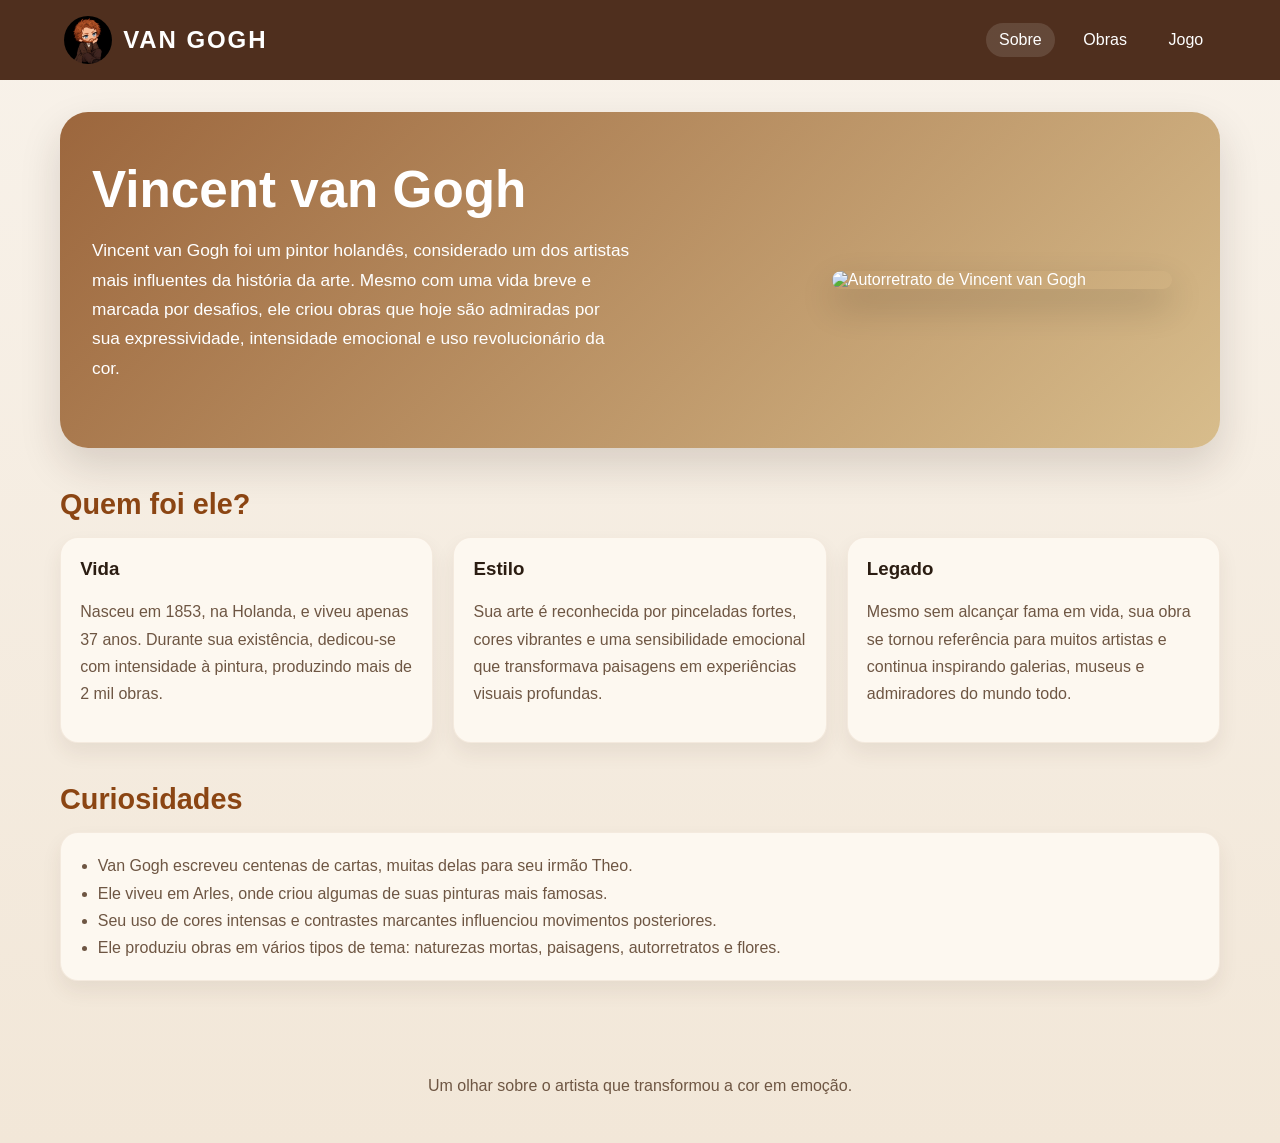
==== index.html @ 96462b99 "criamos a primeira versão do site" ====
<!DOCTYPE html>
<html lang="pt-BR">
  <head>
    <meta charset="UTF-8" />
    <meta name="viewport" content="width=device-width, initial-scale=1.0" />
    <title>Vincent van Gogh</title>
    <link rel="stylesheet" href="style.css" />
  </head>
  <body>
    <header>
      <nav class="navbar">
        <div class="brand">
          <img
            class="brand-image"
            src="WhatsApp Image 2026-10-21 at 9.47.14 PM.jpeg"
            alt=""
          />
          <div class="logo">VAN GOGH</div>
        </div>
        <div class="nav-links">
          <a class="active" href="index.html">Sobre</a>
          <a href="obras.html">Obras</a>
          <a href="jogo.html">Jogo</a>
        </div>
      </nav>
    </header>

    <main class="container">
      <section class="hero">
        <div>
          <h1>Vincent van Gogh</h1>
          <p>
            Vincent van Gogh foi um pintor holandês, considerado um dos artistas mais
            influentes da história da arte. Mesmo com uma vida breve e marcada por desafios,
            ele criou obras que hoje são admiradas por sua expressividade, intensidade emocional
            e uso revolucionário da cor.
          </p>
        </div>
        <div class="hero-figure">
          <img
            src="https://static.todamateria.com.br/upload/84/7p/847pxselfportraitwithfelthatbyvincentvangogh-cke.jpg"
            alt="Autorretrato de Vincent van Gogh"
          />
        </div>
      </section>

      <section class="section">
        <h2>Quem foi ele?</h2>
        <div class="grid">
          <article class="card">
            <h3>Vida</h3>
            <p>
              Nasceu em 1853, na Holanda, e viveu apenas 37 anos. Durante sua existência,
              dedicou-se com intensidade à pintura, produzindo mais de 2 mil obras.
            </p>
          </article>

          <article class="card">
            <h3>Estilo</h3>
            <p>
              Sua arte é reconhecida por pinceladas fortes, cores vibrantes e uma sensibilidade
              emocional que transformava paisagens em experiências visuais profundas.
            </p>
          </article>

          <article class="card">
            <h3>Legado</h3>
            <p>
              Mesmo sem alcançar fama em vida, sua obra se tornou referência para muitos artistas
              e continua inspirando galerias, museus e admiradores do mundo todo.
            </p>
          </article>
        </div>
      </section>

      <section class="section">
        <h2>Curiosidades</h2>
        <div class="card">
          <ul>
            <li>Van Gogh escreveu centenas de cartas, muitas delas para seu irmão Theo.</li>
            <li>Ele viveu em Arles, onde criou algumas de suas pinturas mais famosas.</li>
            <li>Seu uso de cores intensas e contrastes marcantes influenciou movimentos posteriores.</li>
            <li>Ele produziu obras em vários tipos de tema: naturezas mortas, paisagens, autorretratos e flores.</li>
          </ul>
        </div>
      </section>

    </main>

    <footer class="footer">
      Um olhar sobre o artista que transformou a cor em emoção.
    </footer>
  </body>
</html>
---- style.css ----
:root {
  --bg: #f4efe8;
  --panel: #fffaf1;
  --primary: #8b4513;
  --secondary: #c58b4d;
  --accent: #d9b26f;
  --text: #2b1d12;
  --muted: #6e5643;
  --card: #fdf8f0;
  --shadow: rgba(49, 29, 19, 0.15);
}

* {
  box-sizing: border-box;
}

body {
  margin: 0;
  font-family: Arial, Helvetica, sans-serif;
  background: linear-gradient(to bottom, #f8f2ea, #f2e7d8);
  color: var(--text);
}

a {
  color: inherit;
  text-decoration: none;
}

header {
  background: rgba(65, 31, 12, 0.92);
  color: #fff;
  position: sticky;
  top: 0;
  z-index: 10;
}

.navbar {
  max-width: 1200px;
  margin: 0 auto;
  display: flex;
  align-items: center;
  justify-content: space-between;
  padding: 1rem 1.5rem;
}

.logo {
  font-size: 1.5rem;
  font-weight: 700;
  letter-spacing: 0.08em;
}

.brand {
  display: flex;
  align-items: center;
  gap: 0.7rem;
}

.brand-image {
  width: 48px;
  height: 48px;
  object-fit: cover;
  object-position: center 35%;
  border-radius: 50%;
}

.nav-links {
  display: flex;
  gap: 1rem;
  flex-wrap: wrap;
}

.nav-links a {
  padding: 0.5rem 0.8rem;
  border-radius: 999px;
  transition: 0.2s ease;
}

.nav-links a:hover,
.nav-links a.active {
  background: rgba(255, 255, 255, 0.12);
}

.container {
  max-width: 1200px;
  margin: 0 auto;
  padding: 2rem 1.25rem 4rem;
}

.hero {
  background: linear-gradient(135deg, rgba(140, 78, 31, 0.85), rgba(204, 170, 106, 0.72));
  color: white;
  border-radius: 28px;
  padding: 3rem 2rem;
  box-shadow: 0 18px 40px var(--shadow);
  display: grid;
  grid-template-columns: 1.3fr 0.7fr;
  gap: 2rem;
  align-items: center;
}

.hero h1 {
  font-size: clamp(2.2rem, 4vw, 4rem);
  margin: 0 0 0.8rem;
}

.hero p {
  font-size: 1.08rem;
  line-height: 1.7;
  max-width: 56ch;
}

.hero-figure {
  display: grid;
  place-items: center;
}

.hero-figure img {
  width: min(100%, 340px);
  border-radius: 20px;
  box-shadow: 0 16px 36px rgba(0, 0, 0, 0.2);
}

.section {
  margin-top: 2.5rem;
}

.section h2 {
  font-size: clamp(1.8rem, 2vw, 2.6rem);
  margin-bottom: 1rem;
  color: var(--primary);
}

.grid {
  display: grid;
  grid-template-columns: repeat(auto-fit, minmax(220px, 1fr));
  gap: 1.25rem;
}

.card {
  background: var(--card);
  border: 1px solid rgba(139, 69, 19, 0.08);
  border-radius: 18px;
  padding: 1.2rem;
  box-shadow: 0 10px 20px rgba(71, 54, 40, 0.08);
}

.card h3 {
  margin-top: 0;
}

.card p,
.card li {
  line-height: 1.7;
  color: var(--muted);
}

.card ul {
  margin: 0;
  padding-left: 1.1rem;
}

.gallery {
  display: grid;
  grid-template-columns: repeat(auto-fit, minmax(260px, 1fr));
  gap: 1.4rem;
}

.painting {
  background: #fff;
  border-radius: 18px;
  overflow: hidden;
  box-shadow: 0 12px 24px rgba(0, 0, 0, 0.08);
}

.painting img {
  width: 100%;
  height: 260px;
  object-fit: cover;
  display: block;
}

.painting .caption {
  padding: 1rem 1rem 1.2rem;
}

.painting h3 {
  margin: 0 0 0.5rem;
  font-size: 1.1rem;
}

.painting p {
  margin: 0;
  color: var(--muted);
  line-height: 1.6;
}

.team {
  display: grid;
  grid-template-columns: repeat(auto-fit, minmax(240px, 1fr));
  gap: 1.25rem;
}

.person {
  background: linear-gradient(180deg, #fffaf3, #f9efe4);
  padding: 1.5rem;
  border-radius: 20px;
  border: 1px solid rgba(139, 69, 19, 0.08);
}

.participant-photo {
  display: block;
  width: 100%;
  aspect-ratio: 1;
  object-fit: cover;
  object-position: center 38%;
  border-radius: 14px;
  margin-bottom: 1rem;
}

.person .badge {
  display: inline-block;
  background: var(--accent);
  color: #3b2414;
  font-weight: 700;
  border-radius: 999px;
  padding: 0.35rem 0.7rem;
  margin-bottom: 0.9rem;
}

.person h3 {
  margin: 0 0 0.5rem;
}

.video-box {
  background: linear-gradient(135deg, #fffaf2, #f0e0c3);
  border-radius: 22px;
  padding: 1.5rem;
  box-shadow: 0 12px 28px rgba(92, 62, 28, 0.12);
  margin-top: 2.5rem;
}

.video-frame {
  position: relative;
  width: 100%;
  aspect-ratio: 16 / 9;
  background: linear-gradient(135deg, #8b4513, #d1a15e);
  border-radius: 18px;
  display: grid;
  place-items: center;
  overflow: hidden;
  border: 2px solid rgba(93, 58, 26, 0.12);
}

.video-frame.video-player {
  display: block;
  background: #000;
}

.video-frame.video-player::before {
  content: none;
}

.video-frame::before {
  content: "▶️";
  font-size: clamp(2.2rem, 5vw, 4rem);
  color: white;
  opacity: 0.9;
}

.video-frame span {
  position: absolute;
  bottom: 1rem;
  left: 1rem;
  background: rgba(0, 0, 0, 0.35);
  color: white;
  padding: 0.4rem 0.8rem;
  border-radius: 999px;
  font-size: 0.9rem;
}

.footer {
  text-align: center;
  padding: 2rem 1rem 3rem;
  color: var(--muted);
}

.game-box {
  background: linear-gradient(135deg, #fffaf2, #f4e5cf);
  border-radius: 24px;
  padding: 1.4rem;
  box-shadow: 0 15px 30px rgba(90, 61, 27, 0.12);
}

.spreadsheet-wrapper {
  background: var(--panel);
  border: 1px solid rgba(139, 69, 19, 0.12);
  border-radius: 18px;
  overflow: hidden;
  box-shadow: 0 10px 20px rgba(71, 54, 40, 0.06);
}

.spreadsheet-table {
  width: 100%;
  border-collapse: collapse;
  font-size: 0.96rem;
}

.spreadsheet-table th,
.spreadsheet-table td {
  padding: 0.9rem 1rem;
  border-bottom: 1px solid rgba(84, 48, 26, 0.1);
  text-align: left;
}

.spreadsheet-table th {
  background: linear-gradient(135deg, #9b5d2e, #bd8452);
  color: #fff;
}

.spreadsheet-table tbody tr:nth-child(even) {
  background: rgba(255, 255, 255, 0.4);
}

.spreadsheet-table tbody tr:hover {
  background: rgba(214, 176, 110, 0.12);
}

.game-header {
  display: flex;
  justify-content: space-between;
  gap: 1rem;
  align-items: center;
  flex-wrap: wrap;
  margin-bottom: 1rem;
}

.stats {
  display: flex;
  gap: 1rem;
  flex-wrap: wrap;
}

.stat {
  background: #fff;
  border-radius: 12px;
  padding: 0.7rem 1rem;
  font-weight: 700;
  min-width: 120px;
}

.board {
  display: grid;
  grid-template-columns: repeat(4, minmax(70px, 1fr));
  gap: 0.8rem;
}

.memory-card {
  position: relative;
  aspect-ratio: 1;
  cursor: pointer;
  border: none;
  background: transparent;
  perspective: 1000px;
}

.memory-card-inner {
  position: absolute;
  inset: 0;
  border-radius: 16px;
  transform-style: preserve-3d;
  transition: transform 0.5s ease;
}

.memory-card.flipped .memory-card-inner,
.memory-card.matched .memory-card-inner {
  transform: rotateY(180deg);
}

.memory-card-front,
.memory-card-back {
  position: absolute;
  inset: 0;
  backface-visibility: hidden;
  border-radius: 16px;
  display: grid;
  place-items: center;
  font-size: 2rem;
  font-weight: 700;
}

.memory-card-front {
  background: linear-gradient(135deg, #b0743d, #7d4a23);
  color: #fff;
  transform: rotateY(180deg);
  overflow: hidden;
}

.memory-card-front img {
  width: 100%;
  height: 100%;
  object-fit: cover;
}

.memory-card-back {
  background: linear-gradient(135deg, #f4d29a, #e6b96d);
  color: var(--primary);
  border: 2px solid rgba(89, 47, 20, 0.15);
}

.btn {
  background: var(--primary);
  color: #fff;
  border: none;
  border-radius: 999px;
  padding: 0.8rem 1.3rem;
  font-size: 1rem;
  cursor: pointer;
  transition: transform 0.2s ease;
}

.btn:hover {
  transform: translateY(-1px);
}

@media (max-width: 760px) {
  .hero {
    grid-template-columns: 1fr;
    padding: 2rem 1.2rem;
  }

  .navbar {
    flex-direction: column;
    gap: 0.8rem;
  }

  .nav-links {
    justify-content: center;
    width: 100%;
  }

  .game-header {
    flex-direction: column;
    align-items: stretch;
  }

  .stats {
    width: 100%;
  }

  .stat {
    flex: 1;
    min-width: 0;
  }

  .board {
    gap: 0.6rem;
  }
}

@media (max-width: 480px) {
  .container {
    padding-left: 0.8rem;
    padding-right: 0.8rem;
  }

  .logo {
    font-size: 1.2rem;
  }

  .nav-links {
    gap: 0.4rem;
  }

  .nav-links a {
    font-size: 0.9rem;
    padding: 0.45rem 0.7rem;
  }

  .hero h1 {
    font-size: 2.1rem;
  }

  .hero p {
    font-size: 1rem;
  }

  .memory-card-front,
  .memory-card-back {
    font-size: 1.5rem;
  }

  .board {
    grid-template-columns: repeat(4, minmax(52px, 1fr));
    gap: 0.45rem;
  }

  .person {
    padding: 1rem;
  }
}
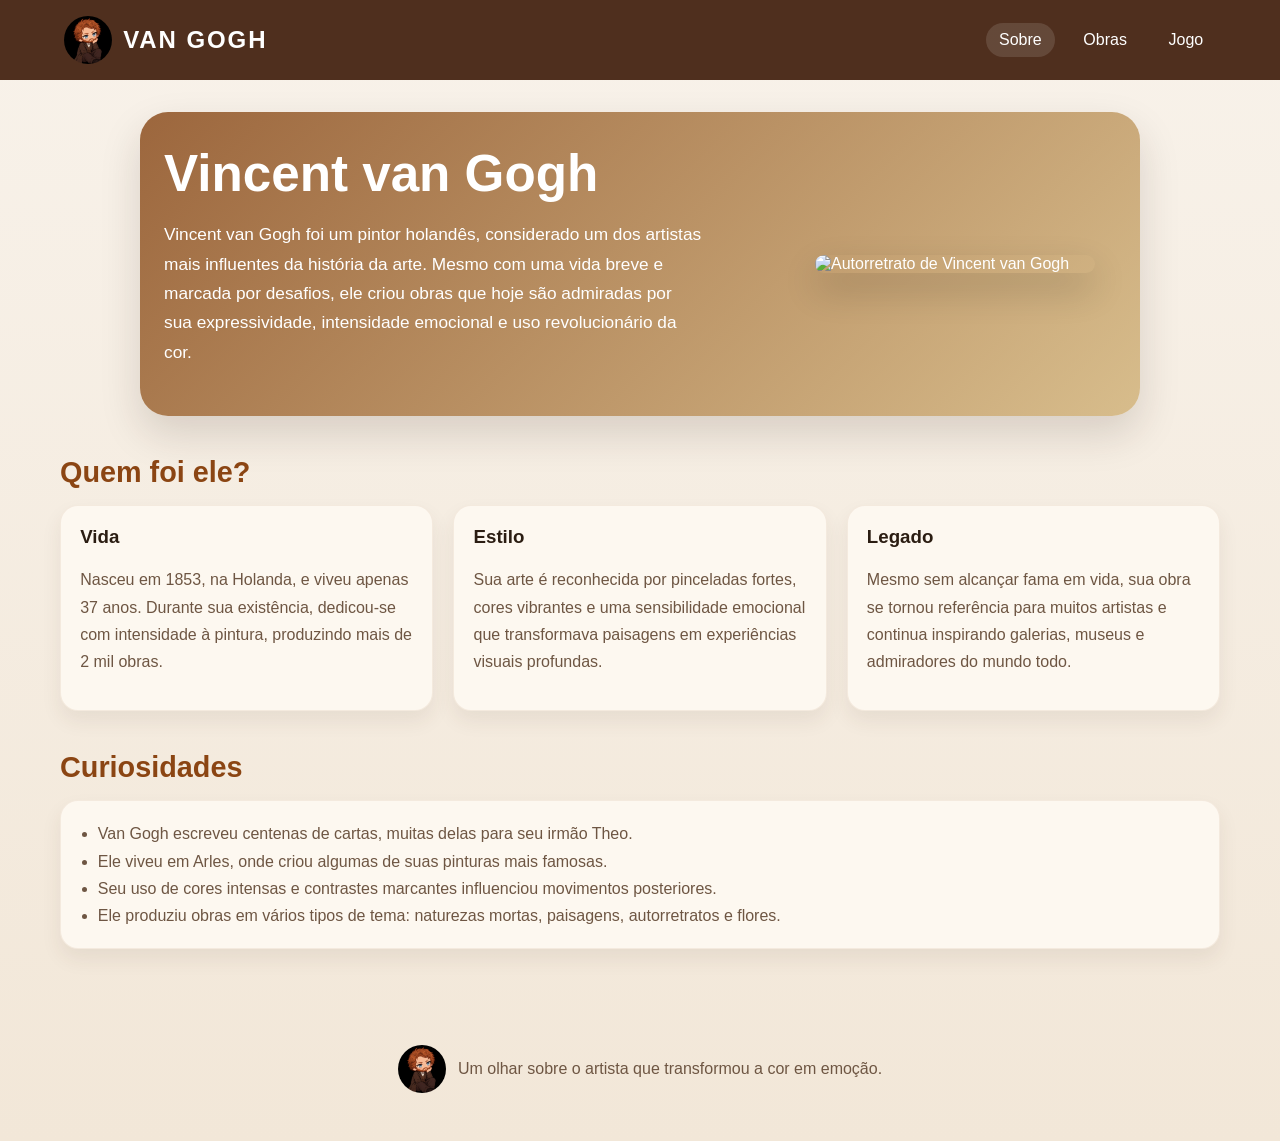
==== commit 7f60c17d: "bla" ====
--- a/index.html
+++ b/index.html
@@ -88,7 +88,14 @@
     </main>
 
     <footer class="footer">
-      Um olhar sobre o artista que transformou a cor em emoção.
+      <div class="footer-brand">
+        <img
+          class="brand-image"
+          src="WhatsApp Image 2026-10-21 at 9.47.14 PM.jpeg"
+          alt="Van Gogh"
+        />
+        <span>Um olhar sobre o artista que transformou a cor em emoção.</span>
+      </div>
     </footer>
   </body>
 </html>
--- a/style.css
+++ b/style.css
@@ -90,7 +90,9 @@
   background: linear-gradient(135deg, rgba(140, 78, 31, 0.85), rgba(204, 170, 106, 0.72));
   color: white;
   border-radius: 28px;
-  padding: 3rem 2rem;
+  max-width: 1000px;
+  margin: 0 auto;
+  padding: 2rem 1.5rem;
   box-shadow: 0 18px 40px var(--shadow);
   display: grid;
   grid-template-columns: 1.3fr 0.7fr;
@@ -115,7 +117,7 @@
 }
 
 .hero-figure img {
-  width: min(100%, 340px);
+  width: min(100%, 280px);
   border-radius: 20px;
   box-shadow: 0 16px 36px rgba(0, 0, 0, 0.2);
 }
@@ -162,7 +164,9 @@
 .gallery {
   display: grid;
   grid-template-columns: repeat(auto-fit, minmax(260px, 1fr));
-  gap: 1.4rem;
+  gap: 1rem;
+  max-width: 1000px;
+  margin: 0 auto;
 }
 
 .painting {
@@ -174,7 +178,7 @@
 
 .painting img {
   width: 100%;
-  height: 260px;
+  height: 200px;
   object-fit: cover;
   display: block;
 }
@@ -196,20 +200,23 @@
 
 .team {
   display: grid;
-  grid-template-columns: repeat(auto-fit, minmax(240px, 1fr));
+  grid-template-columns: repeat(auto-fit, minmax(min(100%, 240px), 300px));
+  justify-content: center;
   gap: 1.25rem;
+  max-width: 700px;
+  margin: 0 auto;
 }
 
 .person {
   background: linear-gradient(180deg, #fffaf3, #f9efe4);
-  padding: 1.5rem;
+  padding: 1rem;
   border-radius: 20px;
   border: 1px solid rgba(139, 69, 19, 0.08);
 }
 
 .participant-photo {
   display: block;
-  width: 100%;
+  width: min(100%, 220px);
   aspect-ratio: 1;
   object-fit: cover;
   object-position: center 38%;
@@ -234,14 +241,16 @@
 .video-box {
   background: linear-gradient(135deg, #fffaf2, #f0e0c3);
   border-radius: 22px;
-  padding: 1.5rem;
+  max-width: 800px;
+  margin: 2.5rem auto 0;
+  padding: 1rem;
   box-shadow: 0 12px 28px rgba(92, 62, 28, 0.12);
-  margin-top: 2.5rem;
 }
 
 .video-frame {
   position: relative;
-  width: 100%;
+  width: min(100%, 680px);
+  margin: 0 auto;
   aspect-ratio: 16 / 9;
   background: linear-gradient(135deg, #8b4513, #d1a15e);
   border-radius: 18px;
@@ -284,10 +293,19 @@
   color: var(--muted);
 }
 
+.footer-brand {
+  display: flex;
+  align-items: center;
+  justify-content: center;
+  gap: 0.75rem;
+}
+
 .game-box {
   background: linear-gradient(135deg, #fffaf2, #f4e5cf);
   border-radius: 24px;
-  padding: 1.4rem;
+  max-width: 760px;
+  margin: 0 auto;
+  padding: 1rem;
   box-shadow: 0 15px 30px rgba(90, 61, 27, 0.12);
 }
 
@@ -352,6 +370,8 @@
   display: grid;
   grid-template-columns: repeat(4, minmax(70px, 1fr));
   gap: 0.8rem;
+  max-width: 600px;
+  margin: 0 auto;
 }
 
 .memory-card {
